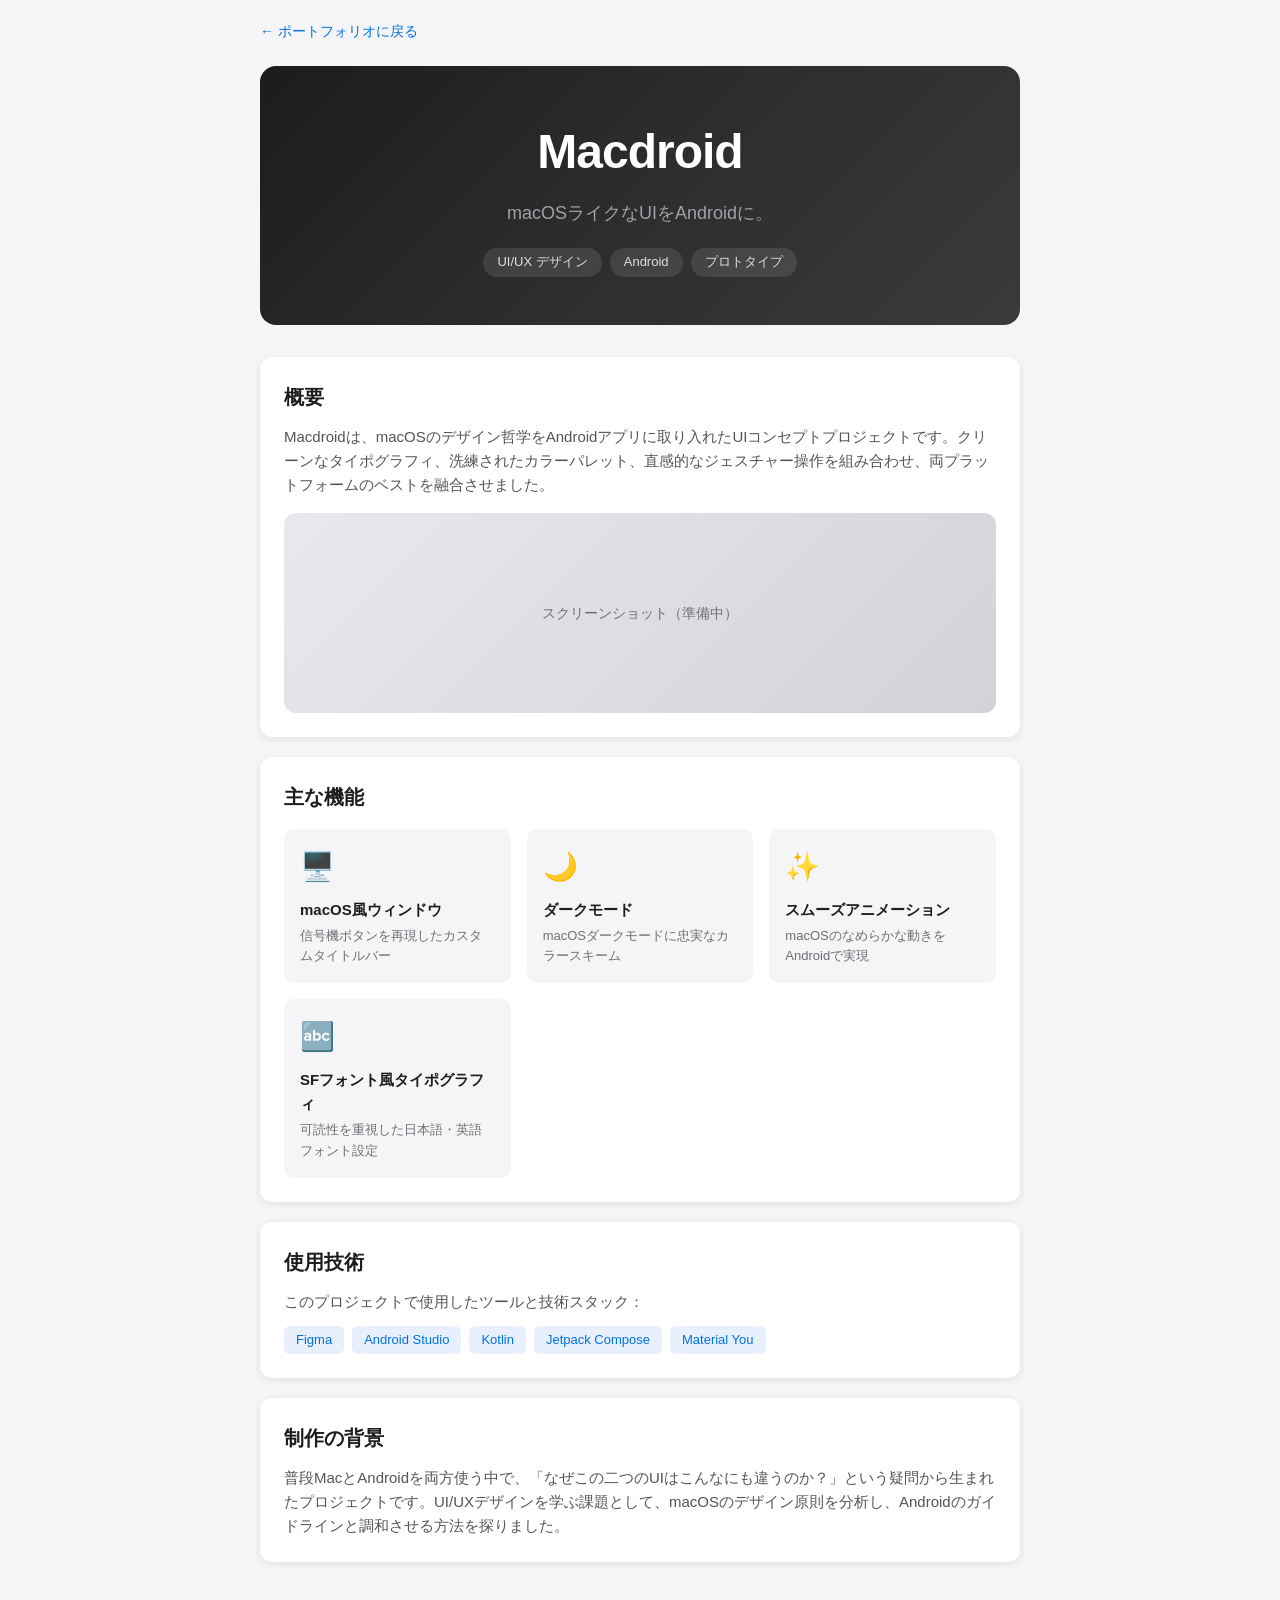
==== macdroid.html @ 70c6a215 "Add Macdroid project page macOSライクなUIをAndroidに取り入れたUIコンセプトページ(macdroid.html)を作成し、 index.htmlから作品リンクと" ====
<!DOCTYPE html>
<html lang="ja">
<head>
  <meta charset="UTF-8">
  <meta http-equiv="X-UA-Compatible" content="IE=edge">
  <meta name="viewport" content="width=device-width, initial-scale=1.0">
  <title>Macdroid - 山田太郎のポートフォリオ</title>
  <link rel="stylesheet" href="css/style.css">
  <style>
    body {
      font-family: -apple-system, BlinkMacSystemFont, "Segoe UI", Roboto, sans-serif;
      max-width: 800px;
      margin: 0 auto;
      padding: 20px;
      color: #333;
      background: #f5f5f7;
    }
    .back-link {
      display: inline-block;
      margin-bottom: 24px;
      color: #0071e3;
      text-decoration: none;
      font-size: 14px;
    }
    .back-link:hover {
      text-decoration: underline;
    }
    .hero {
      background: linear-gradient(135deg, #1c1c1e 0%, #2d2d2f 50%, #3a3a3c 100%);
      border-radius: 16px;
      padding: 48px 32px;
      text-align: center;
      margin-bottom: 32px;
    }
    .hero h1 {
      font-size: 48px;
      font-weight: 700;
      color: #fff;
      margin: 0 0 8px;
      border-bottom: none;
      padding-bottom: 0;
      letter-spacing: -1px;
    }
    .hero .tagline {
      font-size: 18px;
      color: #a1a1a6;
      margin: 0;
    }
    .hero .badges {
      display: flex;
      gap: 8px;
      justify-content: center;
      margin-top: 20px;
      flex-wrap: wrap;
    }
    .badge {
      background: rgba(255,255,255,0.1);
      color: #e0e0e0;
      border-radius: 20px;
      padding: 4px 14px;
      font-size: 13px;
    }
    .card {
      background: #fff;
      border-radius: 12px;
      padding: 24px;
      margin-bottom: 20px;
      box-shadow: 0 2px 8px rgba(0,0,0,0.08);
    }
    .card h2 {
      font-size: 20px;
      font-weight: 600;
      margin: 0 0 12px;
      color: #1d1d1f;
    }
    .card p {
      font-size: 15px;
      line-height: 1.6;
      color: #555;
      margin: 0;
    }
    .feature-grid {
      display: grid;
      grid-template-columns: repeat(auto-fit, minmax(200px, 1fr));
      gap: 16px;
      margin-top: 16px;
    }
    .feature-item {
      background: #f5f5f7;
      border-radius: 10px;
      padding: 16px;
    }
    .feature-item .icon {
      font-size: 28px;
      margin-bottom: 8px;
    }
    .feature-item h3 {
      font-size: 15px;
      font-weight: 600;
      margin: 0 0 4px;
      color: #1d1d1f;
    }
    .feature-item p {
      font-size: 13px;
      color: #6e6e73;
      margin: 0;
    }
    .screenshot-placeholder {
      background: linear-gradient(135deg, #e8e8ed 0%, #d2d2d7 100%);
      border-radius: 12px;
      height: 200px;
      display: flex;
      align-items: center;
      justify-content: center;
      color: #6e6e73;
      font-size: 14px;
      margin-top: 16px;
    }
    .tech-list {
      display: flex;
      flex-wrap: wrap;
      gap: 8px;
      margin-top: 12px;
    }
    .tech-tag {
      background: #e8f0fe;
      color: #0071e3;
      border-radius: 6px;
      padding: 4px 12px;
      font-size: 13px;
      font-weight: 500;
    }
  </style>
</head>
<body>
  <a href="index.html" class="back-link">← ポートフォリオに戻る</a>

  <div class="hero">
    <h1>Macdroid</h1>
    <p class="tagline">macOSライクなUIをAndroidに。</p>
    <div class="badges">
      <span class="badge">UI/UX デザイン</span>
      <span class="badge">Android</span>
      <span class="badge">プロトタイプ</span>
    </div>
  </div>

  <div class="card">
    <h2>概要</h2>
    <p>Macdroidは、macOSのデザイン哲学をAndroidアプリに取り入れたUIコンセプトプロジェクトです。クリーンなタイポグラフィ、洗練されたカラーパレット、直感的なジェスチャー操作を組み合わせ、両プラットフォームのベストを融合させました。</p>
    <div class="screenshot-placeholder">スクリーンショット（準備中）</div>
  </div>

  <div class="card">
    <h2>主な機能</h2>
    <div class="feature-grid">
      <div class="feature-item">
        <div class="icon">🖥️</div>
        <h3>macOS風ウィンドウ</h3>
        <p>信号機ボタンを再現したカスタムタイトルバー</p>
      </div>
      <div class="feature-item">
        <div class="icon">🌙</div>
        <h3>ダークモード</h3>
        <p>macOSダークモードに忠実なカラースキーム</p>
      </div>
      <div class="feature-item">
        <div class="icon">✨</div>
        <h3>スムーズアニメーション</h3>
        <p>macOSのなめらかな動きをAndroidで実現</p>
      </div>
      <div class="feature-item">
        <div class="icon">🔤</div>
        <h3>SFフォント風タイポグラフィ</h3>
        <p>可読性を重視した日本語・英語フォント設定</p>
      </div>
    </div>
  </div>

  <div class="card">
    <h2>使用技術</h2>
    <p>このプロジェクトで使用したツールと技術スタック：</p>
    <div class="tech-list">
      <span class="tech-tag">Figma</span>
      <span class="tech-tag">Android Studio</span>
      <span class="tech-tag">Kotlin</span>
      <span class="tech-tag">Jetpack Compose</span>
      <span class="tech-tag">Material You</span>
    </div>
  </div>

  <div class="card">
    <h2>制作の背景</h2>
    <p>普段MacとAndroidを両方使う中で、「なぜこの二つのUIはこんなにも違うのか？」という疑問から生まれたプロジェクトです。UI/UXデザインを学ぶ課題として、macOSのデザイン原則を分析し、Androidのガイドラインと調和させる方法を探りました。</p>
  </div>
</body>
</html>
---- css/style.css ----
/* =========================================================
   Crypto CEX/DEX 乖離モニター — スタイルシート
   ダークテーマ
   ========================================================= */

/* CSS 変数 */
:root {
  --bg:       #0d0d12;
  --surface:  #161621;
  --surface2: #1e1e2e;
  --border:   #2a2a3e;
  --text:     #dde0f0;
  --muted:    #6e7191;
  --accent:   #7c6eff;
  --green:    #00d97e;
  --yellow:   #ffba00;
  --red:      #ff4d6d;
}

/* リセット */
*, *::before, *::after { box-sizing: border-box; margin: 0; padding: 0; }

body {
  background: var(--bg);
  color: var(--text);
  font-family: 'Segoe UI', 'Helvetica Neue', system-ui, sans-serif;
  font-size: 14px;
  line-height: 1.6;
}

code {
  font-family: 'Fira Code', 'Consolas', monospace;
  font-size: 12px;
  background: rgba(255,255,255,0.06);
  padding: 1px 5px;
  border-radius: 3px;
}

/* =========================================================
   レイアウト
   ========================================================= */
.container {
  max-width: 1200px;
  margin: 0 auto;
  padding: 20px 16px 60px;
}

/* =========================================================
   ヘッダー
   ========================================================= */
header {
  display: flex;
  justify-content: space-between;
  align-items: flex-start;
  gap: 16px;
  margin-bottom: 28px;
  padding-bottom: 20px;
  border-bottom: 1px solid var(--border);
  flex-wrap: wrap;
}

.header-left h1 {
  font-size: 20px;
  font-weight: 700;
  color: var(--accent);
  letter-spacing: -0.02em;
  border: none;
  padding: 0;
}

.subtitle {
  font-size: 12px;
  color: var(--muted);
  margin-top: 4px;
}

.header-right {
  display: flex;
  align-items: center;
  gap: 10px;
  flex-wrap: wrap;
}

.status-pill {
  font-size: 12px;
  padding: 4px 10px;
  border-radius: 20px;
  background: var(--surface2);
  border: 1px solid var(--border);
  color: var(--green);
}

.muted { color: var(--muted); font-size: 11px; }

/* =========================================================
   ボタン
   ========================================================= */
button { cursor: pointer; border: none; border-radius: 5px; font-size: 13px; padding: 7px 14px; }

.btn-primary   { background: var(--accent); color: #fff; }
.btn-secondary { background: var(--surface2); color: var(--text); border: 1px solid var(--border); }
.btn-danger-sm { background: rgba(255,77,109,0.15); color: var(--red); font-size: 11px; padding: 4px 10px; }

button:hover { opacity: 0.85; }

/* =========================================================
   パネル（折りたたみ可能）
   ========================================================= */
.panel {
  background: var(--surface);
  border: 1px solid var(--border);
  border-radius: 10px;
  margin-bottom: 20px;
  overflow: hidden;
}

.panel-title {
  display: flex;
  justify-content: space-between;
  align-items: center;
  padding: 12px 16px;
  font-size: 13px;
  font-weight: 600;
  color: var(--muted);
  text-transform: uppercase;
  letter-spacing: 0.06em;
  border-bottom: 1px solid var(--border);
}

.panel-toggle {
  background: none;
  color: var(--muted);
  font-size: 10px;
  padding: 2px 6px;
}

.panel.collapsed .panel-body { display: none; }
.panel.collapsed .panel-toggle { transform: rotate(180deg); }

.panel-body { padding: 16px; }

.chart-body { padding: 12px 16px 16px; height: 280px; }

#gap-chart { width: 100% !important; height: 100% !important; }

/* =========================================================
   設定パネル
   ========================================================= */
.settings-grid {
  display: grid;
  grid-template-columns: repeat(auto-fill, minmax(200px, 1fr));
  gap: 14px;
  margin-bottom: 16px;
}

.setting-group.full-width { grid-column: 1 / -1; }

.setting-group label {
  display: block;
  font-size: 10px;
  text-transform: uppercase;
  letter-spacing: 0.07em;
  color: var(--muted);
  margin-bottom: 5px;
}

input[type="text"],
input[type="number"],
select {
  width: 100%;
  background: var(--bg);
  border: 1px solid var(--border);
  color: var(--text);
  padding: 7px 10px;
  border-radius: 5px;
  font-size: 13px;
  outline: none;
}

input:focus, select:focus { border-color: var(--accent); }

.settings-footer {
  display: flex;
  align-items: center;
  gap: 14px;
  flex-wrap: wrap;
  padding-top: 10px;
  border-top: 1px solid var(--border);
}

.hint { font-size: 11px; color: var(--muted); }

/* =========================================================
   セクションタイトル
   ========================================================= */
.section-title {
  font-size: 12px;
  text-transform: uppercase;
  letter-spacing: 0.07em;
  color: var(--muted);
  margin-bottom: 12px;
  font-weight: 600;
  border: none;
  padding: 0;
}

/* =========================================================
   価格カード
   ========================================================= */
.price-cards {
  display: grid;
  grid-template-columns: repeat(auto-fill, minmax(320px, 1fr));
  gap: 14px;
  margin-bottom: 20px;
}

.price-card {
  background: var(--surface);
  border: 1px solid var(--border);
  border-radius: 10px;
  padding: 18px;
  transition: border-color 0.3s;
}

.price-card.loading { opacity: 0.6; }

.price-card.alert-pulse {
  border-color: var(--red);
  animation: pulse 2.5s ease-in-out infinite;
}

@keyframes pulse {
  0%, 100% { border-color: var(--red); }
  50%       { border-color: rgba(255, 77, 109, 0.25); }
}

.price-card-header {
  display: flex;
  justify-content: space-between;
  align-items: center;
  margin-bottom: 14px;
}

.pair-symbol { font-size: 17px; font-weight: 700; letter-spacing: -0.01em; }

/* 乖離バッジ */
.gap-badge {
  font-size: 12px;
  font-weight: 700;
  padding: 3px 10px;
  border-radius: 20px;
}
.gap-badge.low    { background: rgba(0,217,126,0.12);  color: var(--green); }
.gap-badge.medium { background: rgba(255,186,0,0.12);  color: var(--yellow); }
.gap-badge.high   { background: rgba(255,77,109,0.15); color: var(--red); }

/* 価格行 */
.price-row {
  display: flex;
  justify-content: space-between;
  align-items: baseline;
  padding: 7px 0;
  border-bottom: 1px solid var(--border);
}
.price-row:last-of-type { border-bottom: none; }

.price-label { color: var(--muted); font-size: 11px; }
.price-value {
  font-size: 13px;
  font-weight: 600;
  font-variant-numeric: tabular-nums;
}
.gap-value { font-size: 14px; }

/* ギャップバー */
.gap-bar-container { margin-top: 10px; }

.gap-bar {
  height: 4px;
  background: var(--border);
  border-radius: 2px;
  overflow: hidden;
}

.gap-bar-fill {
  height: 100%;
  border-radius: 2px;
  width: 0;
  transition: width 0.5s ease, background 0.3s;
}

.gap-bar-labels {
  display: flex;
  justify-content: space-between;
  font-size: 10px;
  color: var(--muted);
  margin-top: 3px;
}

/* 方向ラベル */
.direction-row {
  margin-top: 10px;
  display: flex;
  gap: 8px;
  align-items: center;
  font-size: 12px;
  font-weight: 600;
}
.dir-tip {
  font-size: 10px;
  color: var(--muted);
  font-weight: 400;
}

/* =========================================================
   チャートセレクト
   ========================================================= */
.chart-select {
  background: var(--bg);
  border: 1px solid var(--border);
  color: var(--text);
  padding: 4px 8px;
  border-radius: 4px;
  font-size: 12px;
  width: auto;
}

/* =========================================================
   アラート履歴
   ========================================================= */
.alert-item {
  display: flex;
  align-items: center;
  gap: 10px;
  padding: 9px 0;
  border-bottom: 1px solid var(--border);
  font-size: 12px;
  flex-wrap: wrap;
}
.alert-item:last-child { border-bottom: none; }

.alert-time   { color: var(--muted); white-space: nowrap; }
.alert-symbol { font-weight: 700; min-width: 80px; }
.alert-prices { flex: 1; color: var(--muted); }
.alert-gap    { font-weight: 700; white-space: nowrap; }

.no-alerts { color: var(--muted); padding: 20px 0; text-align: center; }

/* =========================================================
   情報セクション
   ========================================================= */
.info-section { margin-top: 32px; }

.info-grid {
  display: grid;
  grid-template-columns: repeat(auto-fill, minmax(240px, 1fr));
  gap: 14px;
}

.info-card {
  background: var(--surface);
  border: 1px solid var(--border);
  border-radius: 8px;
  padding: 16px;
}

.info-card h3 {
  font-size: 12px;
  font-weight: 700;
  color: var(--accent);
  margin-bottom: 8px;
  text-transform: uppercase;
  letter-spacing: 0.05em;
}

.info-card p { font-size: 12px; color: var(--muted); line-height: 1.7; }

/* =========================================================
   スピナー
   ========================================================= */
.spinner {
  display: inline-block;
  width: 10px;
  height: 10px;
  border: 2px solid var(--border);
  border-top-color: var(--accent);
  border-radius: 50%;
  animation: spin 0.6s linear infinite;
  vertical-align: middle;
  margin-right: 4px;
}
@keyframes spin { to { transform: rotate(360deg); } }

/* =========================================================
   トースト通知
   ========================================================= */
.toast {
  position: fixed;
  bottom: 24px;
  right: 24px;
  background: var(--surface2);
  border: 1px solid var(--accent);
  color: var(--text);
  padding: 10px 18px;
  border-radius: 6px;
  font-size: 13px;
  z-index: 9999;
  box-shadow: 0 4px 20px rgba(0,0,0,0.5);
  animation: fadeSlideIn 0.25s ease;
}
@keyframes fadeSlideIn {
  from { opacity: 0; transform: translateY(8px); }
  to   { opacity: 1; transform: translateY(0); }
}

/* =========================================================
   レスポンシブ
   ========================================================= */
@media (max-width: 640px) {
  header { flex-direction: column; }
  .price-cards { grid-template-columns: 1fr; }
  .settings-grid { grid-template-columns: 1fr; }
  .info-grid { grid-template-columns: 1fr; }
  .chart-body { height: 220px; }
}
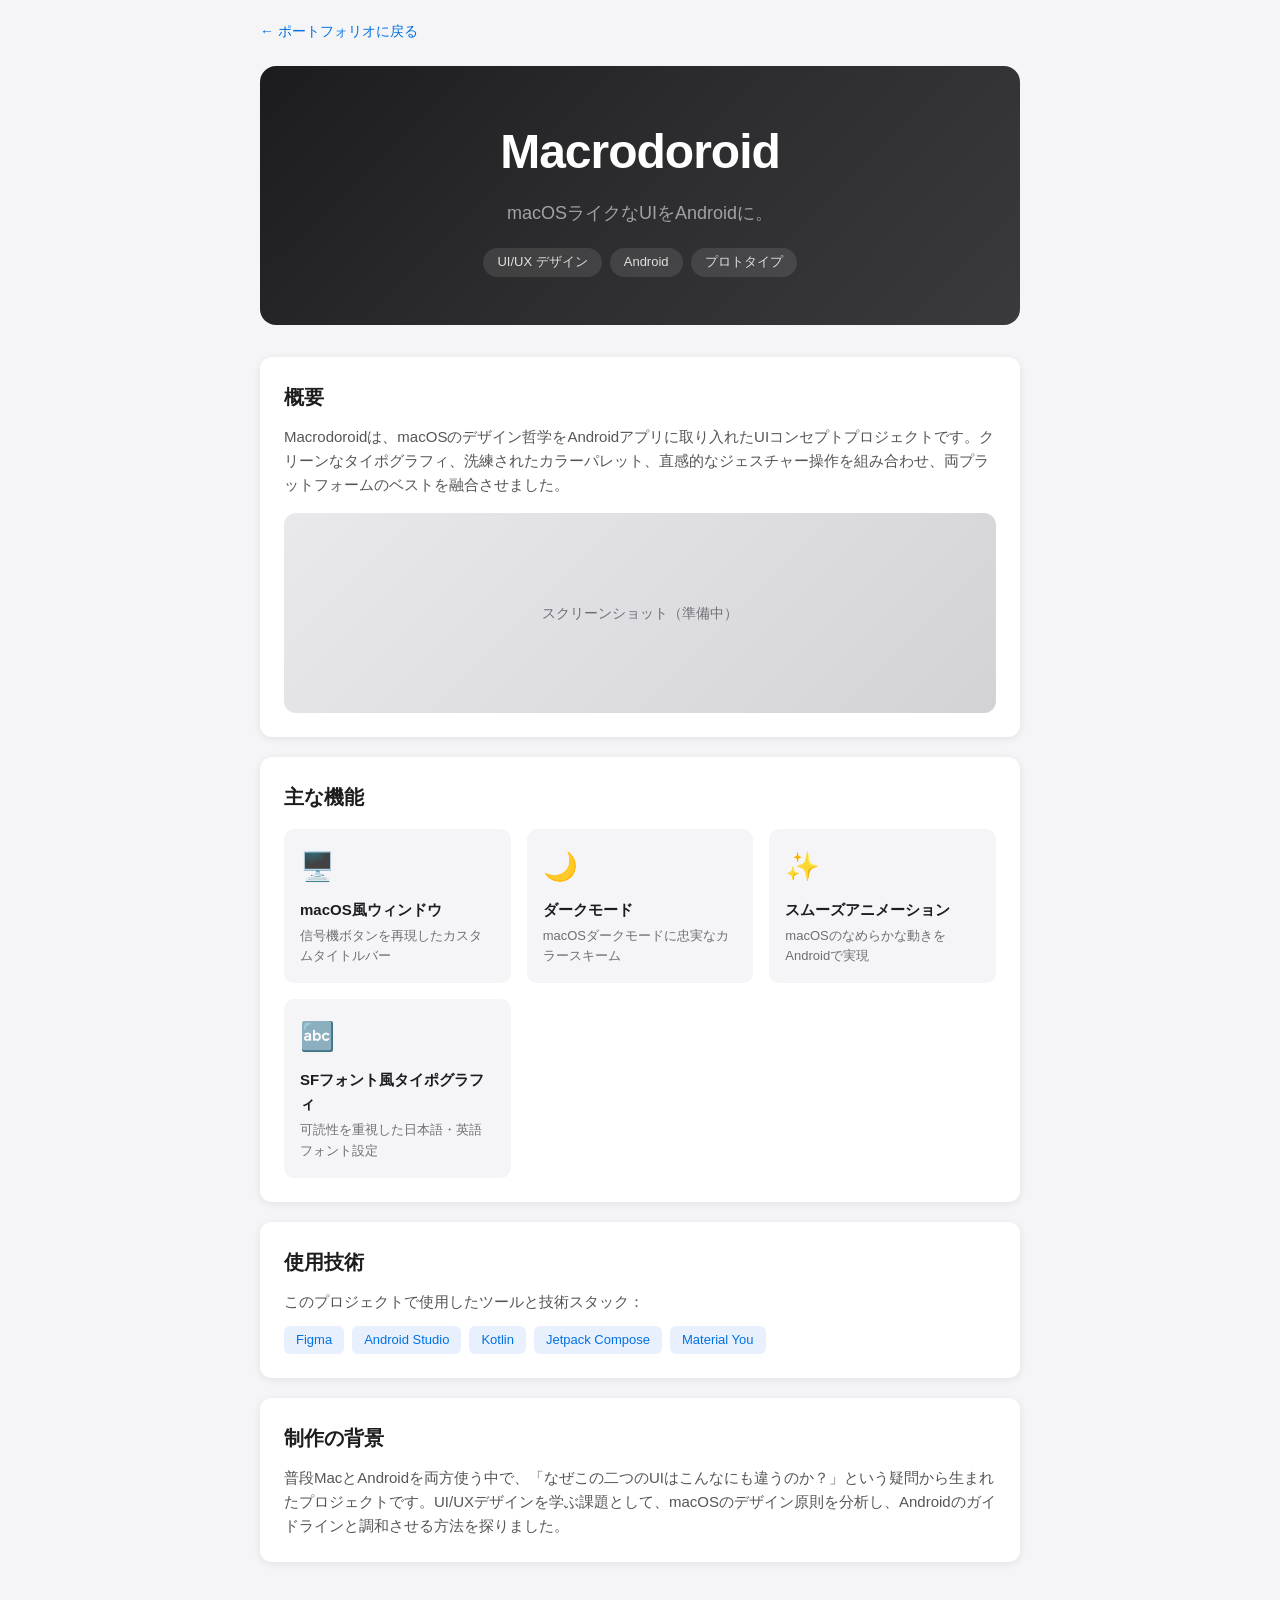
==== commit 6e11be8b: "Rename Macdroid to Macrodoroid https://claude.ai/code/session_01UueGjhP56kGErya7qL7Svq" ====
--- a/macdroid.html
+++ b/macdroid.html
@@ -4,7 +4,7 @@
   <meta charset="UTF-8">
   <meta http-equiv="X-UA-Compatible" content="IE=edge">
   <meta name="viewport" content="width=device-width, initial-scale=1.0">
-  <title>Macdroid - 山田太郎のポートフォリオ</title>
+  <title>Macrodoroid - 山田太郎のポートフォリオ</title>
   <link rel="stylesheet" href="css/style.css">
   <style>
     body {
@@ -136,7 +136,7 @@
   <a href="index.html" class="back-link">← ポートフォリオに戻る</a>
 
   <div class="hero">
-    <h1>Macdroid</h1>
+    <h1>Macrodoroid</h1>
     <p class="tagline">macOSライクなUIをAndroidに。</p>
     <div class="badges">
       <span class="badge">UI/UX デザイン</span>
@@ -147,7 +147,7 @@
 
   <div class="card">
     <h2>概要</h2>
-    <p>Macdroidは、macOSのデザイン哲学をAndroidアプリに取り入れたUIコンセプトプロジェクトです。クリーンなタイポグラフィ、洗練されたカラーパレット、直感的なジェスチャー操作を組み合わせ、両プラットフォームのベストを融合させました。</p>
+    <p>Macrodoroidは、macOSのデザイン哲学をAndroidアプリに取り入れたUIコンセプトプロジェクトです。クリーンなタイポグラフィ、洗練されたカラーパレット、直感的なジェスチャー操作を組み合わせ、両プラットフォームのベストを融合させました。</p>
     <div class="screenshot-placeholder">スクリーンショット（準備中）</div>
   </div>
 
